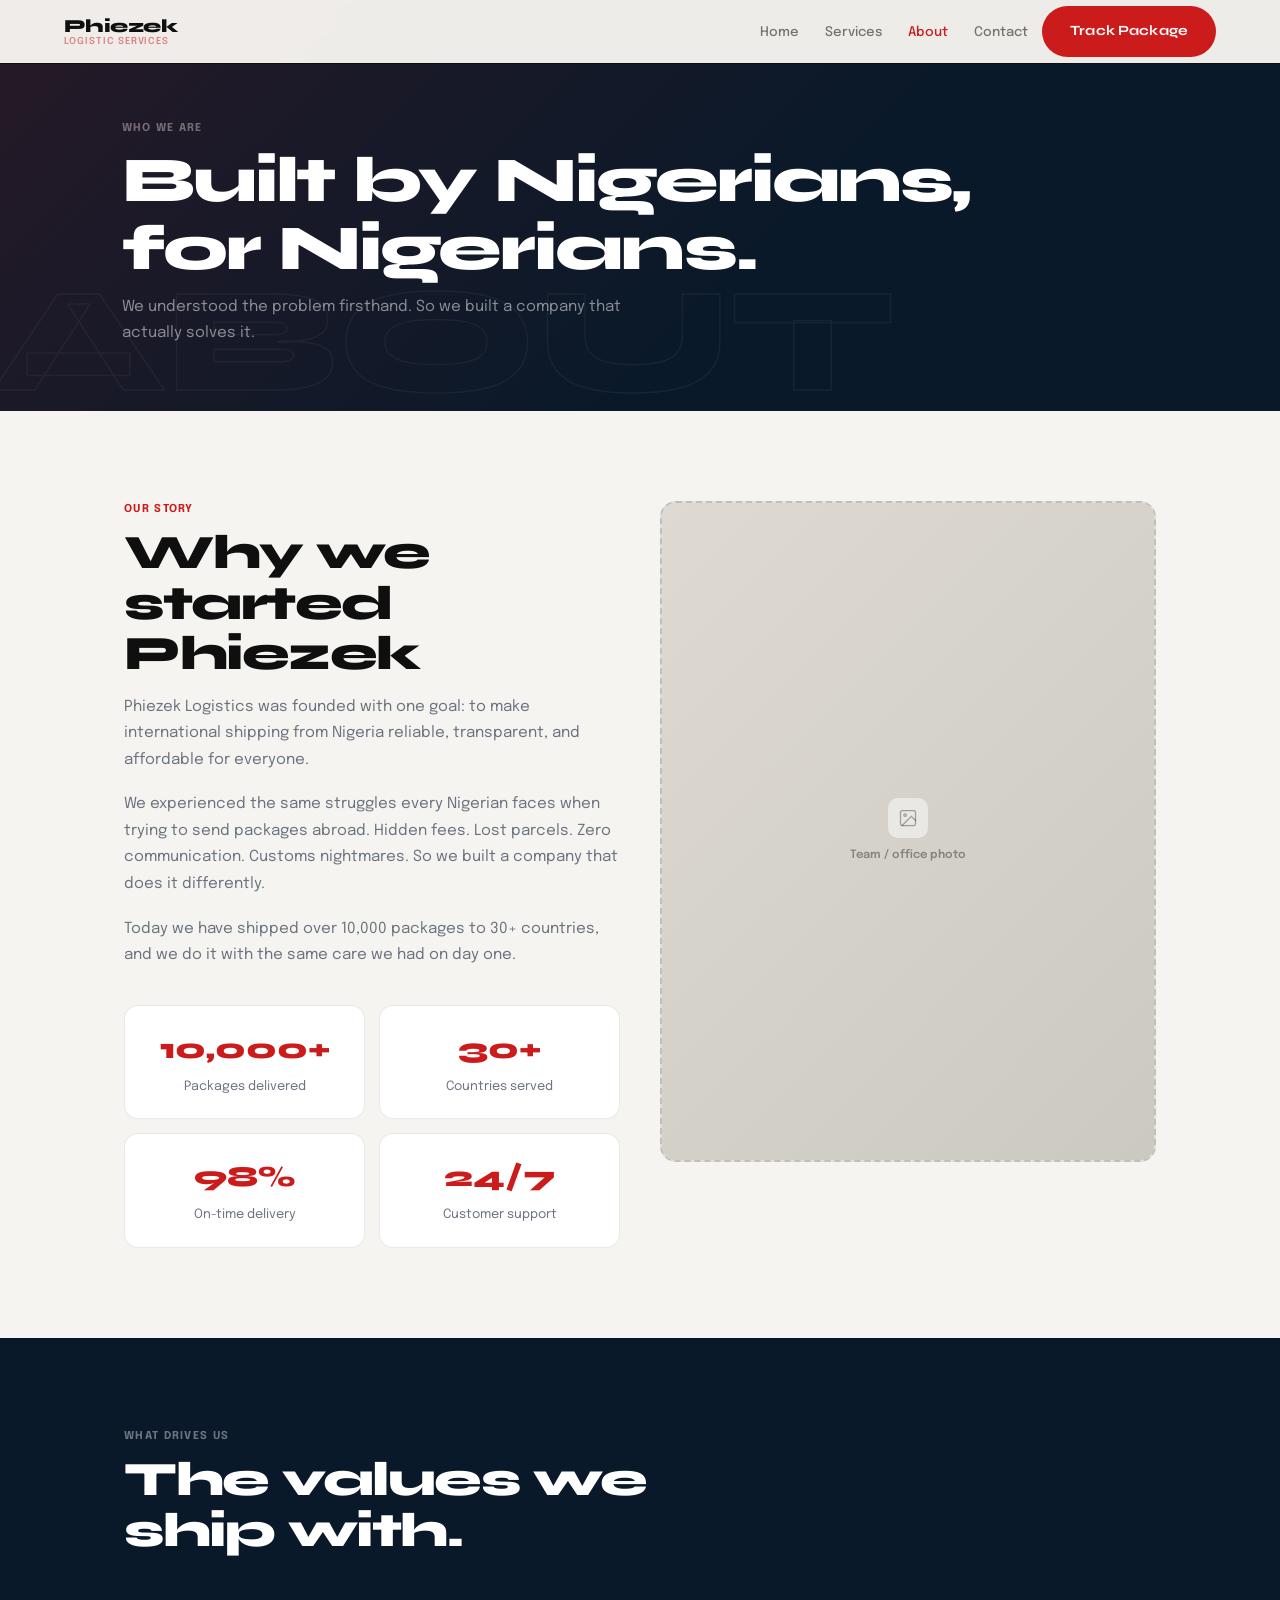
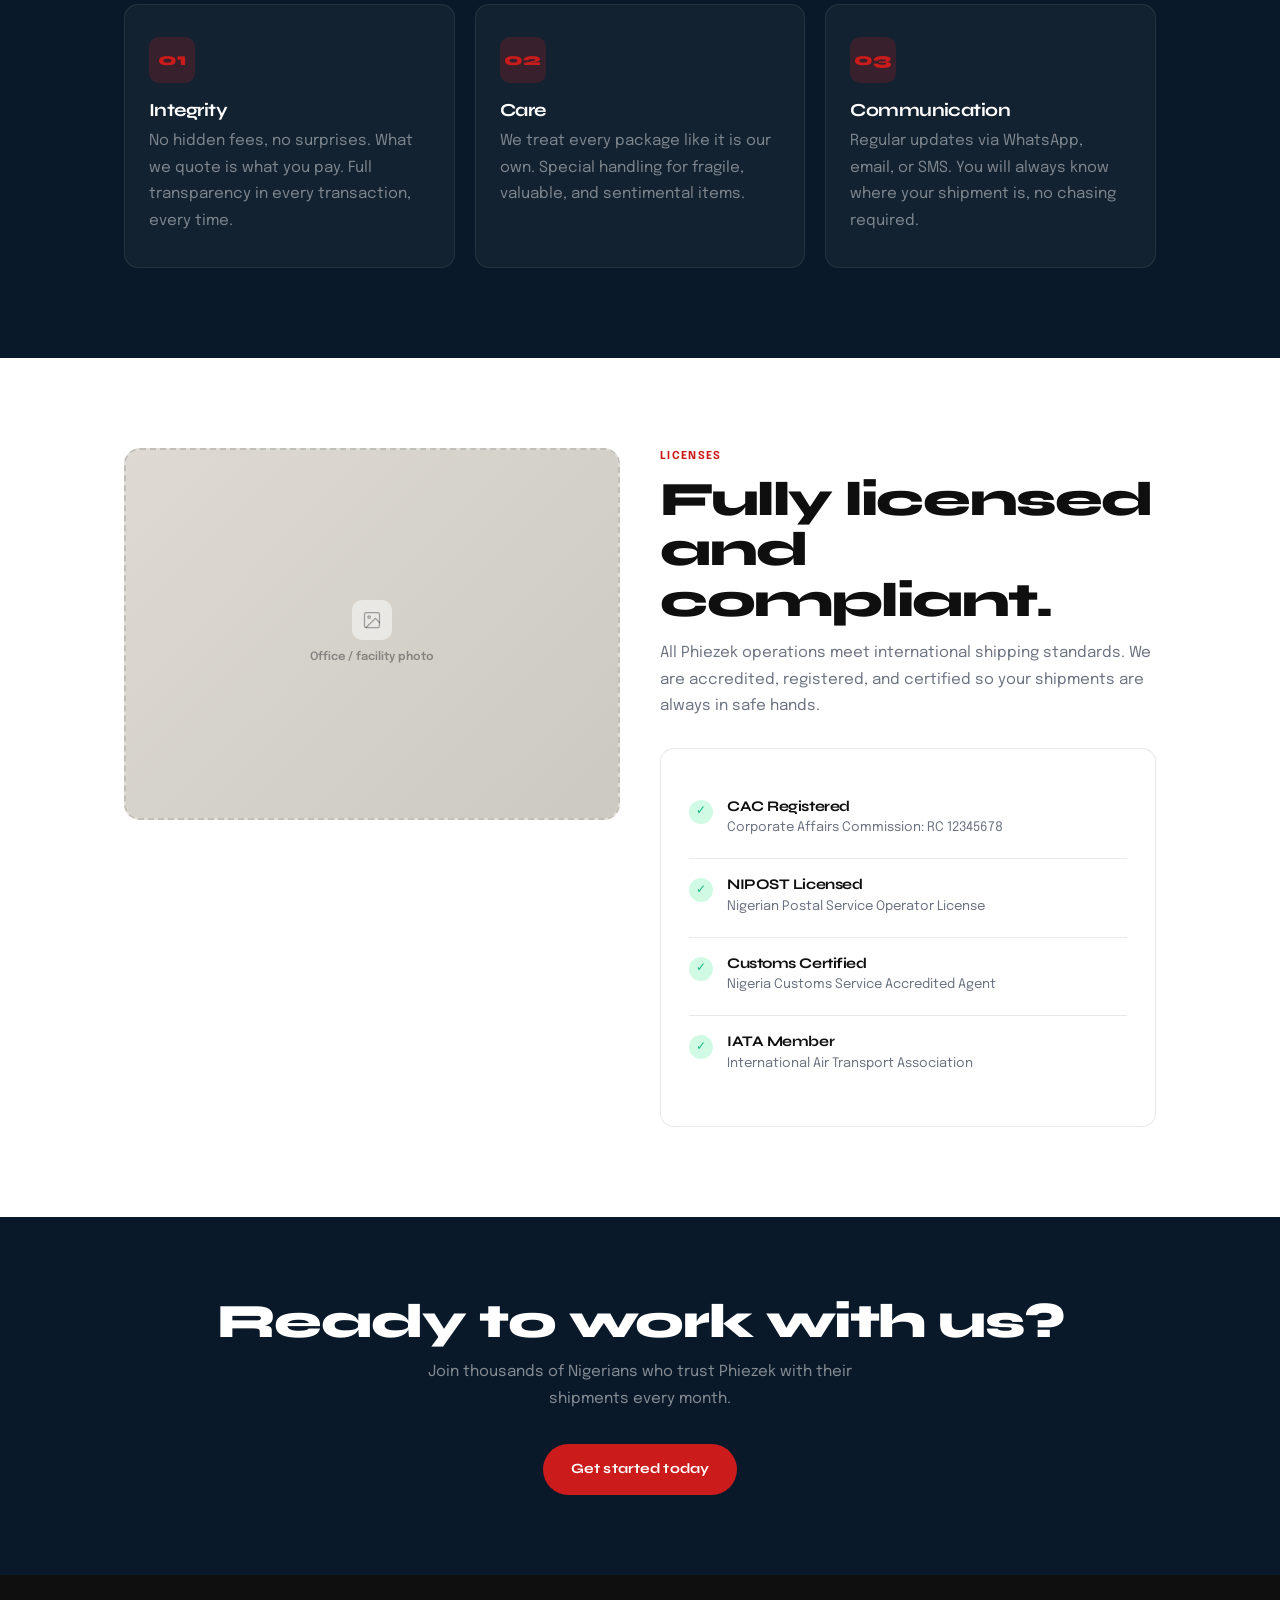
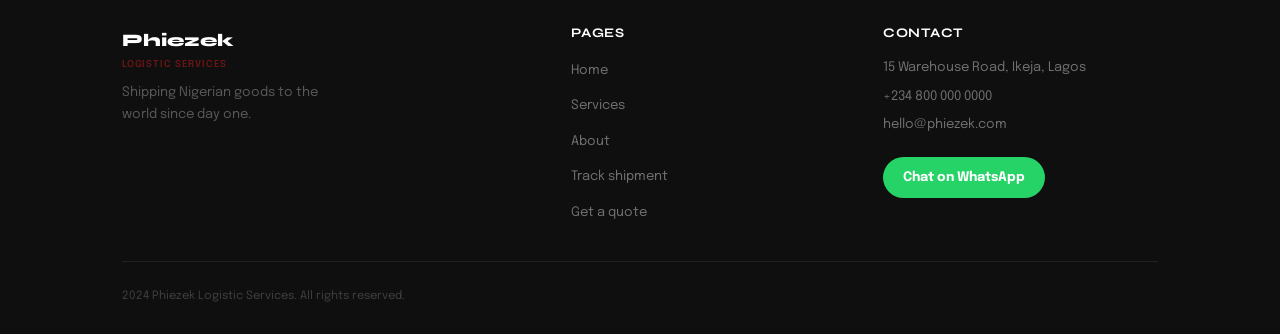
==== about.html @ d0eb031b "first commit" ====
<!DOCTYPE html>
<html lang="en">
<head>
<meta charset="UTF-8">
<meta name="viewport" content="width=device-width, initial-scale=1.0">
<title>About Us | Phiezek Logistics</title>
<link href="https://fonts.googleapis.com/css2?family=Syne:wght@700;800&family=Epilogue:wght@300;400;500;600&display=swap" rel="stylesheet">
<link rel="stylesheet" href="css/style.css">
</head>
<body>

<nav class="navbar">
  <a href="index.html" class="logo">Phiezek <span>Logistic Services</span></a>
  <div class="nav-right">
    <ul class="nav-links">
      <li><a href="index.html">Home</a></li>
      <li><a href="services.html">Services</a></li>
      <li><a href="about.html">About</a></li>
      <li><a href="contact.html">Contact</a></li>
    </ul>
    <a href="track.html" class="btn btn-red">Track Package</a>
    <button class="hamburger">&#9776;</button>
  </div>
</nav>

<header class="page-header">
  <div class="hero-bg-word">ABOUT</div>
  <div class="container">
    <span class="eyebrow" style="color:rgba(255,255,255,.4);">Who we are</span>
    <h1>Built by Nigerians,<br>for Nigerians.</h1>
    <p>We understood the problem firsthand. So we built a company that actually solves it.</p>
  </div>
</header>

<!-- STORY -->
<section class="section-pad bg-off">
  <div class="container">
    <div class="grid-2">
      <div>
        <span class="eyebrow">Our story</span>
        <h2>Why we started<br>Phiezek</h2>
        <p style="margin-bottom:18px;">Phiezek Logistics was founded with one goal: to make international shipping from Nigeria reliable, transparent, and affordable for everyone.</p>
        <p style="margin-bottom:18px;">We experienced the same struggles every Nigerian faces when trying to send packages abroad. Hidden fees. Lost parcels. Zero communication. Customs nightmares. So we built a company that does it differently.</p>
        <p style="margin-bottom:36px;">Today we have shipped over 10,000 packages to 30+ countries, and we do it with the same care we had on day one.</p>
        <div class="grid-2" style="gap:14px;">
          <div class="card" style="text-align:center;padding:20px;">
            <div style="font-family:'Syne',sans-serif;font-size:1.8rem;font-weight:800;color:var(--red);margin-bottom:4px;">10,000+</div>
            <p style="font-size:.8rem;margin:0;">Packages delivered</p>
          </div>
          <div class="card" style="text-align:center;padding:20px;">
            <div style="font-family:'Syne',sans-serif;font-size:1.8rem;font-weight:800;color:var(--red);margin-bottom:4px;">30+</div>
            <p style="font-size:.8rem;margin:0;">Countries served</p>
          </div>
          <div class="card" style="text-align:center;padding:20px;">
            <div style="font-family:'Syne',sans-serif;font-size:1.8rem;font-weight:800;color:var(--red);margin-bottom:4px;">98%</div>
            <p style="font-size:.8rem;margin:0;">On-time delivery</p>
          </div>
          <div class="card" style="text-align:center;padding:20px;">
            <div style="font-family:'Syne',sans-serif;font-size:1.8rem;font-weight:800;color:var(--red);margin-bottom:4px;">24/7</div>
            <p style="font-size:.8rem;margin:0;">Customer support</p>
          </div>
        </div>
      </div>
      <div class="reveal">
        <div class="photo-ph" style="aspect-ratio:3/4;border-radius:16px;">
          <div class="photo-ph-icon"><svg viewBox="0 0 24 24"><rect x="3" y="3" width="18" height="18" rx="2"/><circle cx="8.5" cy="8.5" r="1.5"/><polyline points="21 15 16 10 5 21"/></svg></div>
          <div class="photo-ph-label">Team / office photo</div>
        </div>
      </div>
    </div>
  </div>
</section>

<!-- VALUES -->
<section class="section-pad bg-navy">
  <div class="container">
    <span class="eyebrow" style="color:rgba(255,255,255,.4);">What drives us</span>
    <h2 style="color:var(--white);margin-bottom:48px;">The values we<br>ship with.</h2>
    <div class="grid-3">
      <div class="value-card reveal" style="background:rgba(255,255,255,.04);border-color:rgba(255,255,255,.08);">
        <div class="value-icon" style="background:rgba(204,27,27,.2);">01</div>
        <h3 style="color:var(--white);">Integrity</h3>
        <p style="color:rgba(255,255,255,.45);">No hidden fees, no surprises. What we quote is what you pay. Full transparency in every transaction, every time.</p>
      </div>
      <div class="value-card reveal" style="background:rgba(255,255,255,.04);border-color:rgba(255,255,255,.08);">
        <div class="value-icon" style="background:rgba(204,27,27,.2);">02</div>
        <h3 style="color:var(--white);">Care</h3>
        <p style="color:rgba(255,255,255,.45);">We treat every package like it is our own. Special handling for fragile, valuable, and sentimental items.</p>
      </div>
      <div class="value-card reveal" style="background:rgba(255,255,255,.04);border-color:rgba(255,255,255,.08);">
        <div class="value-icon" style="background:rgba(204,27,27,.2);">03</div>
        <h3 style="color:var(--white);">Communication</h3>
        <p style="color:rgba(255,255,255,.45);">Regular updates via WhatsApp, email, or SMS. You will always know where your shipment is, no chasing required.</p>
      </div>
    </div>
  </div>
</section>

<!-- CERTIFICATIONS -->
<section class="section-pad bg-white">
  <div class="container">
    <div class="grid-2">
      <div class="reveal">
        <div class="photo-ph" style="aspect-ratio:4/3;border-radius:16px;">
          <div class="photo-ph-icon"><svg viewBox="0 0 24 24"><rect x="3" y="3" width="18" height="18" rx="2"/><circle cx="8.5" cy="8.5" r="1.5"/><polyline points="21 15 16 10 5 21"/></svg></div>
          <div class="photo-ph-label">Office / facility photo</div>
        </div>
      </div>
      <div>
        <span class="eyebrow">Licenses</span>
        <h2>Fully licensed<br>and compliant.</h2>
        <p style="margin-bottom:28px;">All Phiezek operations meet international shipping standards. We are accredited, registered, and certified so your shipments are always in safe hands.</p>
        <div class="card">
          <div class="cert-item">
            <div class="cert-check">&#10003;</div>
            <div><h4>CAC Registered</h4><p>Corporate Affairs Commission: RC 12345678</p></div>
          </div>
          <div class="cert-item">
            <div class="cert-check">&#10003;</div>
            <div><h4>NIPOST Licensed</h4><p>Nigerian Postal Service Operator License</p></div>
          </div>
          <div class="cert-item">
            <div class="cert-check">&#10003;</div>
            <div><h4>Customs Certified</h4><p>Nigeria Customs Service Accredited Agent</p></div>
          </div>
          <div class="cert-item">
            <div class="cert-check">&#10003;</div>
            <div><h4>IATA Member</h4><p>International Air Transport Association</p></div>
          </div>
        </div>
      </div>
    </div>
  </div>
</section>

<div class="cta-band">
  <div class="container">
    <h2>Ready to work with us?</h2>
    <p>Join thousands of Nigerians who trust Phiezek with their shipments every month.</p>
    <a href="contact.html" class="btn btn-red">Get started today</a>
  </div>
</div>

<footer>
  <div class="container">
    <div class="footer-top">
      <div>
        <a href="index.html" class="footer-logo">Phiezek <span>Logistic Services</span></a>
        <p class="desc">Shipping Nigerian goods to the world since day one.</p>
      </div>
      <div class="footer-col">
        <h4>Pages</h4>
        <ul>
          <li><a href="index.html">Home</a></li>
          <li><a href="services.html">Services</a></li>
          <li><a href="about.html">About</a></li>
          <li><a href="track.html">Track shipment</a></li>
          <li><a href="contact.html">Get a quote</a></li>
        </ul>
      </div>
      <div class="footer-col">
        <h4>Contact</h4>
        <p>15 Warehouse Road, Ikeja, Lagos</p>
        <p>+234 800 000 0000</p>
        <p>hello@phiezek.com</p>
        <a href="https://wa.me/2348000000000" class="whatsapp-btn" style="margin-top:14px;">Chat on WhatsApp</a>
      </div>
    </div>
    <div class="footer-bottom"><p>2024 Phiezek Logistic Services. All rights reserved.</p></div>
  </div>
</footer>
<script src="js/script.js"></script>
</body>
</html>
---- css/style.css ----
@import url('https://fonts.googleapis.com/css2?family=Syne:wght@700;800&family=Epilogue:wght@300;400;500;600&display=swap');

/* =========================================
   TOKENS
   ========================================= */
:root {
  --red: #CC1B1B;
  --red-dark: #A81515;
  --navy: #0A1929;
  --navy-mid: #112240;
  --white: #FFFFFF;
  --off: #F6F4F0;
  --ink: #0F0F0F;
  --muted: #6B7280;
  --border: rgba(15,15,15,.09);
  --success: #10B981;
  --radius: 14px;
  --shadow: 0 8px 32px -8px rgba(10,25,41,.12);
}

/* =========================================
   RESET & BASE
   ========================================= */
*, *::before, *::after { box-sizing: border-box; margin: 0; padding: 0; }
html { scroll-behavior: smooth; }
body { font-family: 'Epilogue', sans-serif; background: var(--off); color: var(--ink); overflow-x: hidden; line-height: 1.6; }

/* =========================================
   TYPOGRAPHY
   ========================================= */
h1, h2, h3, h4 { font-family: 'Syne', sans-serif; letter-spacing: -.03em; line-height: 1.05; }
h1 { font-size: clamp(2.8rem, 10vw, 5.5rem); font-weight: 800; }
h2 { font-size: clamp(1.9rem, 5vw, 3rem); font-weight: 800; margin-bottom: 14px; }
h3 { font-size: 1.15rem; font-weight: 700; margin-bottom: 8px; }
p { font-size: .95rem; color: var(--muted); line-height: 1.75; }
a { text-decoration: none; }

.accent { color: var(--red); }
.container { max-width: 1160px; margin: 0 auto; padding: 0 5%; width: 100%; }
.section-pad { padding: 90px 0; }
.bg-off { background: var(--off); }
.bg-navy { background: var(--navy); }
.bg-white { background: var(--white); }
.text-center { text-align: center; }

.eyebrow {
  font-size: .68rem; font-weight: 700; letter-spacing: .12em;
  text-transform: uppercase; color: var(--red); margin-bottom: 10px; display: block;
}

.section-intro {
  font-size: .95rem; color: var(--muted); line-height: 1.75;
  max-width: 480px; margin-bottom: 52px;
}

/* =========================================
   BUTTONS
   ========================================= */
.btn {
  display: inline-block; padding: 14px 28px; border-radius: 100px;
  font-family: 'Syne', sans-serif; font-size: .88rem; font-weight: 700;
  letter-spacing: .01em; transition: background .2s, transform .15s, color .2s;
  cursor: pointer; border: none;
}
.btn-red { background: var(--red); color: var(--white); }
.btn-red:hover { background: var(--red-dark); transform: translateY(-2px); }
.btn-navy { background: var(--navy); color: var(--white); }
.btn-navy:hover { background: var(--ink); transform: translateY(-2px); }
.btn-outline-white { border: 1.5px solid rgba(255,255,255,.3); color: var(--white); background: transparent; }
.btn-outline-white:hover { border-color: var(--white); background: rgba(255,255,255,.08); }
.btn-outline-ink { border: 1.5px solid var(--border); color: var(--ink); background: transparent; }
.btn-outline-ink:hover { border-color: var(--red); color: var(--red); }

/* =========================================
   NAVBAR
   ========================================= */
.navbar {
  position: fixed; top: 0; left: 0; right: 0; z-index: 100;
  height: 64px; padding: 0 5%;
  display: flex; align-items: center; justify-content: space-between;
  background: rgba(246,244,240,.97); backdrop-filter: blur(12px);
  border-bottom: 1.5px solid var(--ink);
}

.logo {
  font-family: 'Syne', sans-serif; font-weight: 800; font-size: 1.15rem;
  color: var(--ink); letter-spacing: -.03em; line-height: 1.1;
}
.logo span { color: var(--red); display: block; font-family: 'Epilogue', sans-serif; font-size: .6rem; font-weight: 600; letter-spacing: .1em; text-transform: uppercase; opacity: .5; }

.nav-right { display: flex; align-items: center; gap: 14px; }

.nav-links { display: none; gap: 26px; list-style: none; align-items: center; }
.nav-links a { font-size: .83rem; font-weight: 500; color: var(--ink); opacity: .55; transition: opacity .2s; }
.nav-links a:hover, .nav-links a.active { opacity: 1; color: var(--red); }

.hamburger { font-size: 1.4rem; cursor: pointer; color: var(--ink); background: none; border: none; }

/* Mobile menu open */
.nav-links.open {
  display: flex; flex-direction: column;
  position: fixed; top: 64px; left: 0; right: 0;
  background: var(--off); border-bottom: 1.5px solid var(--ink);
  padding: 24px 5%; gap: 20px; z-index: 99;
}

@media (min-width: 768px) {
  .nav-links { display: flex !important; flex-direction: row; position: static; background: none; border: none; padding: 0; }
  .hamburger { display: none; }
}

/* =========================================
   HERO
   ========================================= */
.hero {
  min-height: 100svh;
  background: var(--navy);
  padding: 100px 5% 80px;
  display: flex; flex-direction: column; justify-content: center;
  position: relative; overflow: hidden;
  gap: 36px;
}

.hero-bg-word {
  position: absolute; bottom: -10px; left: -8px;
  font-family: 'Syne', sans-serif;
  font-size: clamp(90px, 24vw, 200px);
  font-weight: 800; color: transparent;
  -webkit-text-stroke: 1.5px rgba(255,255,255,.05);
  pointer-events: none; line-height: 1; white-space: nowrap; z-index: 0;
}

.hero-tag {
  display: inline-block; background: var(--red); color: var(--white);
  font-size: .68rem; font-weight: 700; letter-spacing: .1em;
  text-transform: uppercase; padding: 5px 14px; border-radius: 100px;
  width: fit-content;
}

.hero-content { position: relative; z-index: 1; }

.hero h1 { color: var(--white); margin-bottom: 20px; }
.hero-sub { font-size: 1rem; color: rgba(255,255,255,.5); max-width: 420px; margin-bottom: 32px; }

.hero-actions { display: flex; flex-direction: column; gap: 12px; }

.live-pill {
  display: inline-flex; align-items: center; gap: 7px;
  background: rgba(16,185,129,.1); border: 1px solid rgba(16,185,129,.25);
  color: var(--success); font-size: .72rem; font-weight: 600;
  padding: 6px 12px; border-radius: 100px; width: fit-content; margin-bottom: 8px;
}
.live-dot { width: 6px; height: 6px; background: var(--success); border-radius: 50%; animation: blink 1.5s infinite; }
@keyframes blink { 0%,100%{opacity:1} 50%{opacity:.2} }

.hero-stats {
  display: grid; grid-template-columns: repeat(3, 1fr);
  gap: 2px; border-radius: 14px; overflow: hidden; position: relative; z-index: 1;
}
.hstat { background: rgba(255,255,255,.05); padding: 18px 12px; text-align: center; }
.hstat-num { font-family: 'Syne', sans-serif; font-size: 1.5rem; font-weight: 800; color: var(--white); line-height: 1; margin-bottom: 4px; }
.hstat-label { font-size: .68rem; color: rgba(255,255,255,.4); font-weight: 500; }

/* =========================================
   PAGE HEADER (inner pages)
   ========================================= */
.page-header {
  background: var(--navy);
  padding: 120px 5% 64px;
  position: relative; overflow: hidden;
}
.page-header::after {
  content: '';
  position: absolute; inset: 0;
  background: linear-gradient(135deg, rgba(204,27,27,.15) 0%, transparent 60%);
  pointer-events: none;
}
.page-header .hero-bg-word { font-size: clamp(60px, 18vw, 150px); bottom: -5px; }
.page-header h1 { color: var(--white); font-size: clamp(2.2rem, 7vw, 4rem); position: relative; z-index: 1; margin-bottom: 12px; }
.page-header p { color: rgba(255,255,255,.5); max-width: 500px; position: relative; z-index: 1; }

/* =========================================
   CARDS
   ========================================= */
.card {
  background: var(--white); border-radius: var(--radius);
  padding: 32px 28px; border: 1.5px solid var(--border);
  transition: transform .25s, border-color .25s, box-shadow .25s;
}
.card:hover { transform: translateY(-4px); border-color: rgba(204,27,27,.2); box-shadow: var(--shadow); }

/* =========================================
   GRIDS
   ========================================= */
.grid-2 { display: grid; grid-template-columns: 1fr; gap: 40px; }
.grid-3 { display: grid; grid-template-columns: 1fr; gap: 20px; }

@media (min-width: 640px) {
  .grid-3 { grid-template-columns: 1fr 1fr; }
}
@media (min-width: 900px) {
  .grid-2 { grid-template-columns: 1fr 1fr; }
  .grid-3 { grid-template-columns: repeat(3, 1fr); }
  .hero-actions { flex-direction: row; }
}

/* =========================================
   SERVICES STACK (dark)
   ========================================= */
.svc-stack { display: flex; flex-direction: column; gap: 2px; }

.svc {
  background: #141E2D; padding: 32px 28px;
  display: flex; align-items: flex-start; justify-content: space-between; gap: 16px;
  transition: background .25s; cursor: default;
}
.svc:first-child { border-radius: 14px 14px 0 0; }
.svc:last-child { border-radius: 0 0 14px 14px; }
.svc:only-child { border-radius: 14px; }
.svc:hover { background: var(--red); }

.svc-num { font-family: 'Syne', sans-serif; font-size: .65rem; font-weight: 800; color: rgba(255,255,255,.2); letter-spacing: .15em; margin-bottom: 8px; }
.svc h3 { color: var(--white); font-size: 1.05rem; margin-bottom: 6px; }
.svc p { font-size: .83rem; color: rgba(255,255,255,.45); line-height: 1.65; transition: color .25s; }
.svc:hover p { color: rgba(255,255,255,.8); }

.svc-arrow {
  width: 34px; height: 34px; border: 1.5px solid rgba(255,255,255,.15); border-radius: 50%;
  display: flex; align-items: center; justify-content: center;
  color: rgba(255,255,255,.3); font-size: .85rem; flex-shrink: 0; margin-top: 2px;
  transition: border-color .25s, color .25s, transform .25s;
}
.svc:hover .svc-arrow { border-color: var(--white); color: var(--white); transform: rotate(45deg); }

/* =========================================
   STEPS
   ========================================= */
.step {
  background: var(--white); border-radius: var(--radius);
  padding: 28px 24px; border: 1.5px solid var(--border);
  display: flex; gap: 18px; align-items: flex-start;
  transition: border-color .25s, transform .25s;
}
.step:hover { border-color: var(--red); transform: translateX(4px); }

.step-badge {
  width: 42px; height: 42px; border-radius: 10px; flex-shrink: 0;
  display: flex; align-items: center; justify-content: center;
  font-family: 'Syne', sans-serif; font-size: .95rem; font-weight: 800;
}
.step:nth-child(1) .step-badge { background: #FFE0E0; color: var(--red); }
.step:nth-child(2) .step-badge { background: var(--red); color: var(--white); }
.step:nth-child(3) .step-badge { background: var(--navy); color: var(--white); }

.step h3 { color: var(--ink); }
.step p { font-size: .84rem; }

/* =========================================
   PHOTO PLACEHOLDERS
   ========================================= */
.photo-grid { display: grid; grid-template-columns: 1fr 1fr; gap: 12px; margin-bottom: 10px; }

.photo-ph {
  aspect-ratio: 4/3; border-radius: 12px;
  background: #e2dfd8; border: 2px dashed rgba(15,15,15,.15);
  display: flex; flex-direction: column; align-items: center; justify-content: center;
  gap: 8px; position: relative; overflow: hidden;
}
.photo-ph::before { content: ''; position: absolute; inset: 0; background: linear-gradient(135deg, #dedad3 0%, #ccc9c1 100%); }
.photo-ph-icon { position: relative; z-index: 1; width: 40px; height: 40px; border-radius: 10px; background: rgba(255,255,255,.5); display: flex; align-items: center; justify-content: center; }
.photo-ph-icon svg { width: 20px; height: 20px; stroke: rgba(15,15,15,.35); fill: none; stroke-width: 1.5; stroke-linecap: round; }
.photo-ph-label { position: relative; z-index: 1; font-size: .72rem; font-weight: 600; color: rgba(15,15,15,.4); }

.replace-hint { font-size: .72rem; color: var(--muted); text-align: center; padding: 8px; background: rgba(204,27,27,.05); border-radius: 8px; border: 1px dashed rgba(204,27,27,.2); }

/* Video placeholder */
.video-ph {
  width: 100%; aspect-ratio: 16/9; border-radius: 18px;
  background: var(--navy); display: flex; flex-direction: column;
  align-items: center; justify-content: center; gap: 14px;
  border: 2px dashed rgba(255,255,255,.08); position: relative; overflow: hidden;
}
.video-ph::before { content: ''; position: absolute; inset: 0; background: linear-gradient(135deg, #142033 0%, #0a1929 100%); }
.play-btn {
  position: relative; z-index: 1; width: 60px; height: 60px; border-radius: 50%;
  background: var(--red); display: flex; align-items: center; justify-content: center;
  cursor: pointer; transition: transform .2s, background .2s;
}
.play-btn:hover { transform: scale(1.08); background: var(--red-dark); }
.play-btn svg { width: 22px; height: 22px; fill: var(--white); margin-left: 3px; }
.video-caption { position: relative; z-index: 1; font-size: .78rem; color: rgba(255,255,255,.3); font-weight: 500; letter-spacing: .04em; }

/* =========================================
   QUOTE FORM
   ========================================= */
.quote-section {
  background: var(--red); padding: 90px 5%;
  position: relative; overflow: hidden;
}
.quote-circle { position: absolute; border-radius: 50%; background: rgba(255,255,255,.07); pointer-events: none; }
.qc1 { width: 300px; height: 300px; top: -80px; right: -60px; }
.qc2 { width: 200px; height: 200px; bottom: -60px; left: 5%; }

.quote-section h2 { color: var(--white); }
.quote-section p { color: rgba(255,255,255,.75); }

.promise-list { list-style: none; display: flex; flex-direction: column; gap: 10px; margin: 24px 0 36px; }
.promise-list li { display: flex; align-items: center; gap: 10px; font-size: .88rem; font-weight: 500; color: rgba(255,255,255,.85); }
.promise-list li::before {
  content: ''; width: 18px; height: 18px; border-radius: 50%; flex-shrink: 0;
  border: 1.5px solid rgba(255,255,255,.5);
  background-image: url("data:image/svg+xml,%3Csvg xmlns='http://www.w3.org/2000/svg' viewBox='0 0 12 12'%3E%3Cpath d='M2 6l3 3 5-5' stroke='white' stroke-width='1.5' fill='none' stroke-linecap='round' stroke-linejoin='round'/%3E%3C/svg%3E");
  background-repeat: no-repeat; background-position: center;
}

.form-card { background: var(--white); border-radius: 20px; padding: 36px 28px; position: relative; z-index: 1; }
.form-title { font-family: 'Syne', sans-serif; font-size: 1rem; font-weight: 700; color: var(--ink); margin-bottom: 22px; }

.fg { margin-bottom: 14px; }
.fg label { display: block; font-size: .68rem; font-weight: 700; color: #aaa; letter-spacing: .07em; text-transform: uppercase; margin-bottom: 6px; }
.fg input, .fg select, .fg textarea {
  width: 100%; padding: 12px 14px;
  border: 1.5px solid rgba(15,15,15,.1); border-radius: 10px;
  font-family: 'Epilogue', sans-serif; font-size: .88rem; color: var(--ink);
  background: var(--off); outline: none; transition: border-color .2s;
  -webkit-appearance: none; resize: none;
}
.fg input:focus, .fg select:focus, .fg textarea:focus { border-color: var(--red); background: var(--white); }

.form-row { display: grid; grid-template-columns: 1fr 1fr; gap: 12px; }

.form-submit {
  width: 100%; margin-top: 6px; padding: 15px;
  background: var(--navy); color: var(--white); border: none;
  border-radius: 100px; font-family: 'Syne', sans-serif;
  font-size: .92rem; font-weight: 800; cursor: pointer;
  transition: background .2s, transform .15s;
}
.form-submit:hover { background: var(--red); transform: scale(1.01); }

/* =========================================
   STATS BAR
   ========================================= */
.stats-bar { background: var(--navy); padding: 48px 5%; }
.stats-grid { display: grid; grid-template-columns: repeat(2, 1fr); gap: 24px; text-align: center; }
.stat-num { font-family: 'Syne', sans-serif; font-size: 2rem; font-weight: 800; color: var(--white); line-height: 1; margin-bottom: 4px; }
.stat-label { font-size: .78rem; color: rgba(255,255,255,.4); font-weight: 500; }

@media (min-width: 640px) { .stats-grid { grid-template-columns: repeat(4, 1fr); } }

/* =========================================
   TESTIMONIALS
   ========================================= */
.testi-card { background: var(--white); border-radius: var(--radius); padding: 28px; border: 1.5px solid var(--border); }
.testi-stars { color: #F59E0B; font-size: .85rem; margin-bottom: 8px; }
.quote-mark { font-family: 'Syne', sans-serif; font-size: 3.5rem; color: #EDEBE6; line-height: 1; margin-bottom: -12px; }
.testi-text { font-size: .88rem; color: var(--muted); line-height: 1.7; margin-bottom: 20px; }
.testi-author { display: flex; align-items: center; gap: 12px; }
.testi-avatar { width: 42px; height: 42px; background: var(--navy); border-radius: 50%; display: flex; align-items: center; justify-content: center; color: var(--white); font-family: 'Syne', sans-serif; font-weight: 700; font-size: .85rem; flex-shrink: 0; }
.testi-name { font-family: 'Syne', sans-serif; font-weight: 700; font-size: .88rem; color: var(--ink); }
.testi-role { font-size: .75rem; color: var(--muted); }

/* =========================================
   TRACK PAGE
   ========================================= */
.track-box { background: var(--white); border-radius: var(--radius); padding: 36px 28px; border: 1.5px solid var(--border); max-width: 600px; margin: 0 auto; }
.track-input-row { display: flex; gap: 0; border: 1.5px solid var(--border); border-radius: 100px; overflow: hidden; margin-bottom: 10px; }
.track-input-row input { flex: 1; padding: 14px 20px; border: none; background: var(--off); font-family: 'Epilogue', sans-serif; font-size: .9rem; color: var(--ink); outline: none; }
.track-input-row button { padding: 0 24px; background: var(--red); color: var(--white); border: none; font-family: 'Syne', sans-serif; font-size: .85rem; font-weight: 700; cursor: pointer; transition: background .2s; white-space: nowrap; }
.track-input-row button:hover { background: var(--red-dark); }

.track-result { display: none; margin-top: 28px; }
.track-result.active { display: block; }

.status-step { display: flex; gap: 14px; padding: 18px 0; border-bottom: 1px solid #F0EDE8; }
.status-step:last-child { border-bottom: none; }
.status-icon { width: 38px; height: 38px; border-radius: 50%; display: flex; align-items: center; justify-content: center; font-size: .85rem; flex-shrink: 0; }
.status-icon.done { background: var(--success); color: var(--white); }
.status-icon.active-step { background: var(--red); color: var(--white); }
.status-icon.pending { background: #E5E7EB; color: #9CA3AF; }
.status-info h4 { font-family: 'Syne', sans-serif; font-size: .92rem; color: var(--ink); margin-bottom: 3px; }
.status-info p { font-size: .82rem; margin-bottom: 2px; }
.status-info span { font-size: .75rem; color: var(--muted); }

/* =========================================
   ABOUT — VALUES & CERTS
   ========================================= */
.value-card { background: var(--white); border-radius: var(--radius); padding: 32px 24px; border: 1.5px solid var(--border); transition: transform .25s, border-color .25s; }
.value-card:hover { transform: translateY(-4px); border-color: rgba(204,27,27,.2); }
.value-icon { width: 46px; height: 46px; background: #FFE0E0; border-radius: 10px; display: flex; align-items: center; justify-content: center; margin-bottom: 18px; font-family: 'Syne', sans-serif; font-size: 1.1rem; font-weight: 800; color: var(--red); }
.value-card h3 { color: var(--ink); margin-bottom: 8px; }

.cert-item { display: flex; align-items: flex-start; gap: 14px; padding: 18px 0; border-bottom: 1px solid var(--border); }
.cert-item:last-child { border-bottom: none; }
.cert-check { width: 24px; height: 24px; background: #D1FAE5; border-radius: 50%; display: flex; align-items: center; justify-content: center; flex-shrink: 0; color: var(--success); font-size: .75rem; margin-top: 1px; }
.cert-item h4 { font-family: 'Syne', sans-serif; font-size: .92rem; color: var(--ink); margin-bottom: 3px; }
.cert-item p { font-size: .82rem; }

/* =========================================
   CONTACT — INFO ITEMS
   ========================================= */
.contact-item { display: flex; align-items: flex-start; gap: 16px; padding: 20px 0; border-bottom: 1px solid var(--border); }
.contact-item:last-child { border-bottom: none; }
.contact-icon { width: 42px; height: 42px; background: #FFE0E0; border-radius: 10px; display: flex; align-items: center; justify-content: center; flex-shrink: 0; color: var(--red); font-size: 1.1rem; }
.contact-item h4 { font-family: 'Syne', sans-serif; font-size: .92rem; color: var(--ink); margin-bottom: 4px; }
.contact-item p { font-size: .85rem; margin: 0; }

/* FAQ */
.faq-item { border-bottom: 1.5px solid var(--border); padding: 20px 0; cursor: pointer; }
.faq-item:last-child { border-bottom: none; }
.faq-q { display: flex; justify-content: space-between; align-items: center; font-family: 'Syne', sans-serif; font-size: .95rem; font-weight: 700; color: var(--ink); }
.faq-q .toggle { font-size: 1.2rem; color: var(--red); transition: transform .2s; }
.faq-a { display: none; padding-top: 12px; font-size: .88rem; }
.faq-item.open .faq-a { display: block; }
.faq-item.open .toggle { transform: rotate(45deg); }

/* =========================================
   CTA BAND
   ========================================= */
.cta-band { background: var(--navy); padding: 80px 5%; text-align: center; }
.cta-band h2 { color: var(--white); margin-bottom: 12px; }
.cta-band p { color: rgba(255,255,255,.5); max-width: 500px; margin: 0 auto 32px; }

/* =========================================
   FOOTER
   ========================================= */
footer { background: var(--ink); padding: 52px 5% 28px; }
.footer-top { display: grid; grid-template-columns: 1fr; gap: 36px; padding-bottom: 36px; border-bottom: 1px solid rgba(255,255,255,.07); margin-bottom: 24px; }
.footer-logo { font-family: 'Syne', sans-serif; font-size: 1.1rem; font-weight: 800; color: var(--white); }
.footer-logo span { color: var(--red); display: block; font-family: 'Epilogue', sans-serif; font-size: .6rem; font-weight: 600; letter-spacing: .1em; text-transform: uppercase; opacity: .5; margin-top: 2px; }
footer .desc { color: rgba(255,255,255,.3); font-size: .82rem; line-height: 1.65; margin-top: 10px; max-width: 220px; }
.footer-col h4 { font-family: 'Syne', sans-serif; font-size: .82rem; font-weight: 700; color: var(--white); letter-spacing: .06em; text-transform: uppercase; margin-bottom: 16px; }
.footer-col ul { list-style: none; display: flex; flex-direction: column; gap: 10px; }
.footer-col ul a { color: rgba(255,255,255,.4); font-size: .82rem; transition: color .2s; }
.footer-col ul a:hover { color: var(--red); }
.footer-col p { color: rgba(255,255,255,.4); font-size: .82rem; margin-bottom: 6px; }
.footer-bottom { display: flex; justify-content: space-between; align-items: center; flex-wrap: wrap; gap: 12px; }
.footer-bottom p { font-size: .72rem; color: rgba(255,255,255,.2); }
.whatsapp-btn { background: #25D366; color: var(--white); padding: 10px 20px; border-radius: 100px; font-size: .82rem; font-weight: 700; transition: opacity .2s; display: inline-block; }
.whatsapp-btn:hover { opacity: .85; }

@media (min-width: 640px) { .footer-top { grid-template-columns: 1.5fr 1fr 1fr; } }

/* =========================================
   REVEAL ANIMATIONS
   ========================================= */
.reveal { opacity: 0; transform: translateY(22px); transition: opacity .65s ease, transform .65s ease; }
.reveal.on { opacity: 1; transform: translateY(0); }
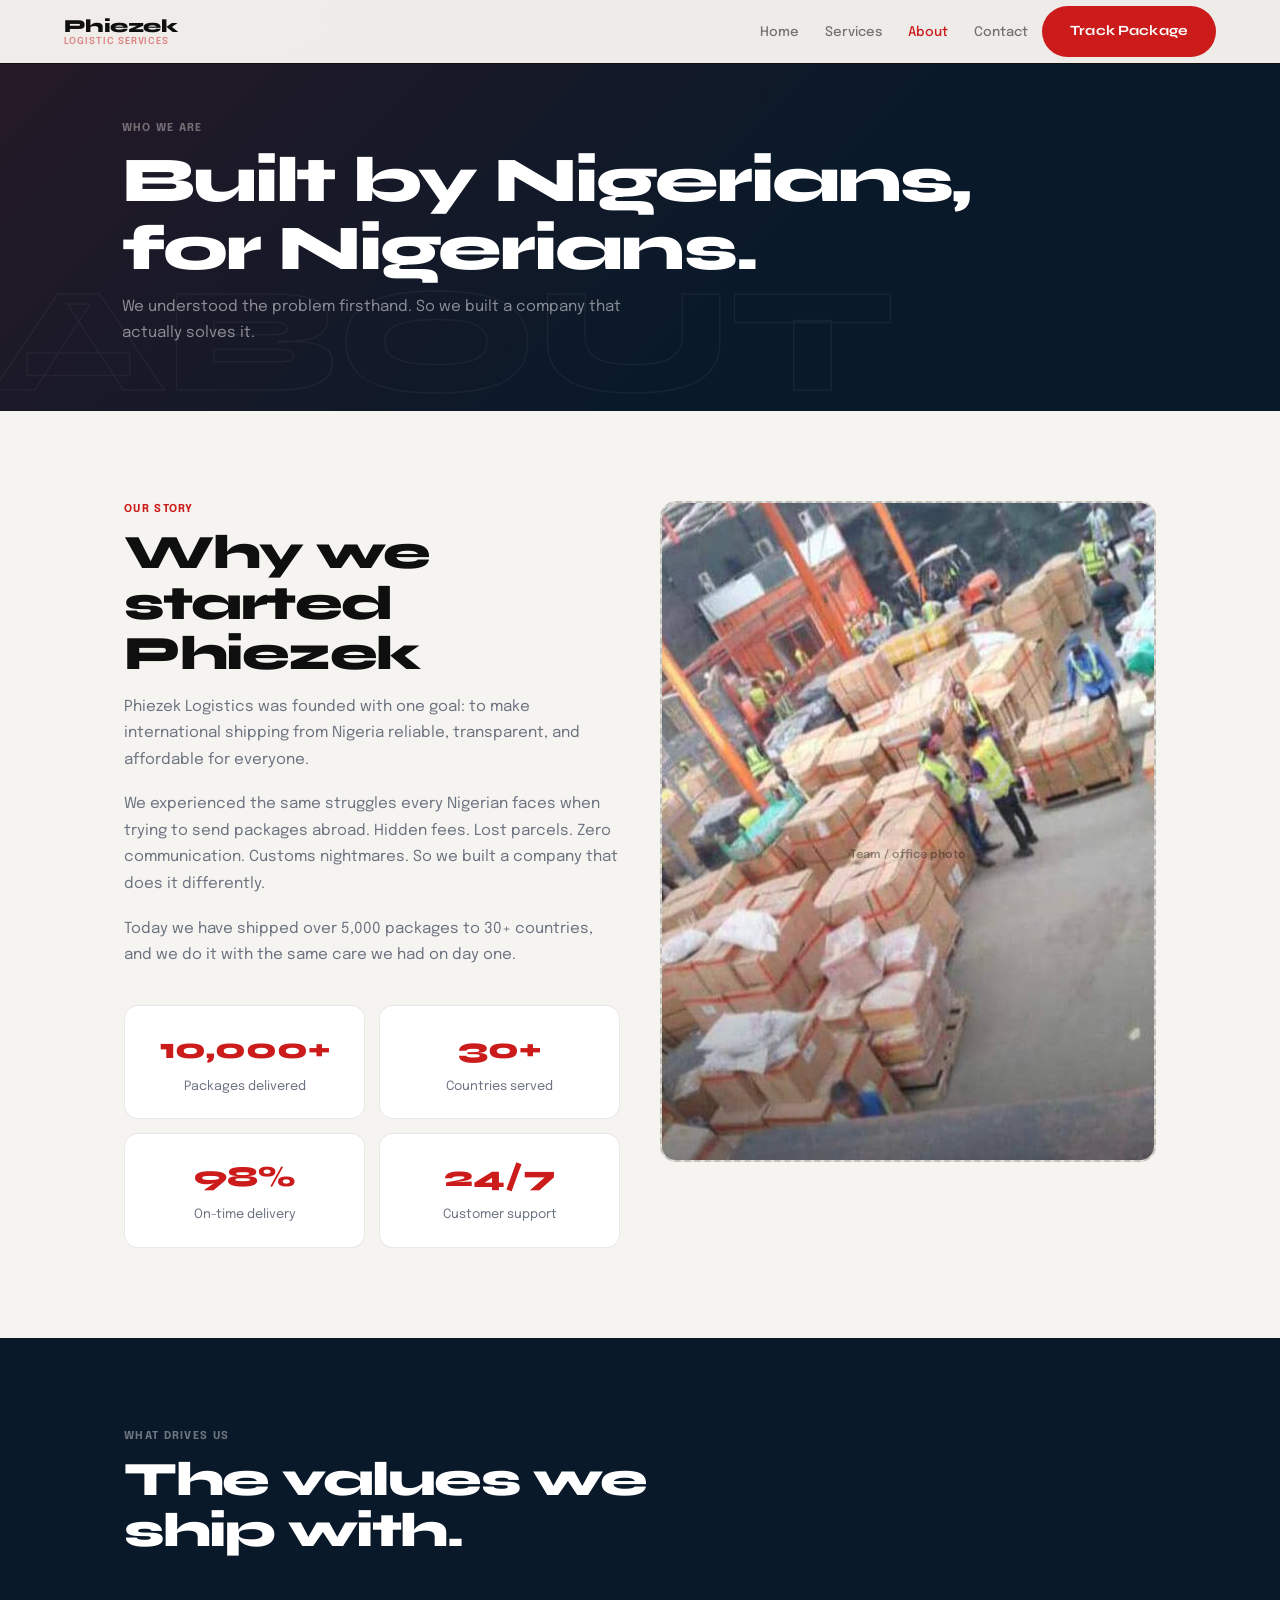
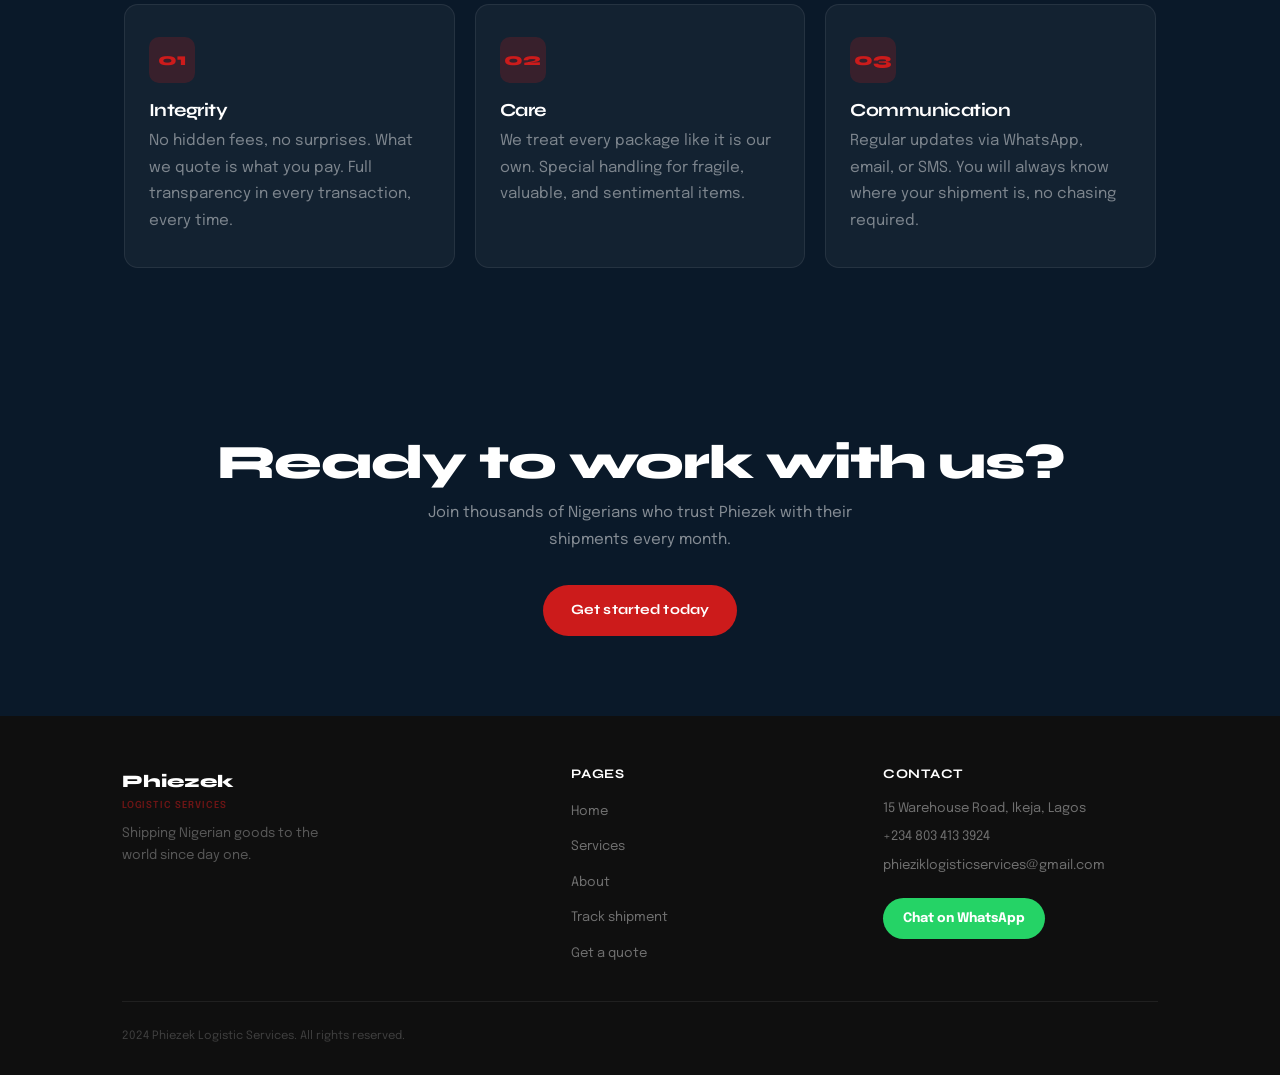
==== commit d2323459: "updated services, removed sea freight and testimonials, fixed tracking" ====
--- a/about.html
+++ b/about.html
@@ -41,7 +41,7 @@
         <h2>Why we started<br>Phiezek</h2>
         <p style="margin-bottom:18px;">Phiezek Logistics was founded with one goal: to make international shipping from Nigeria reliable, transparent, and affordable for everyone.</p>
         <p style="margin-bottom:18px;">We experienced the same struggles every Nigerian faces when trying to send packages abroad. Hidden fees. Lost parcels. Zero communication. Customs nightmares. So we built a company that does it differently.</p>
-        <p style="margin-bottom:36px;">Today we have shipped over 10,000 packages to 30+ countries, and we do it with the same care we had on day one.</p>
+        <p style="margin-bottom:36px;">Today we have shipped over 5,000 packages to 30+ countries, and we do it with the same care we had on day one.</p>
         <div class="grid-2" style="gap:14px;">
           <div class="card" style="text-align:center;padding:20px;">
             <div style="font-family:'Syne',sans-serif;font-size:1.8rem;font-weight:800;color:var(--red);margin-bottom:4px;">10,000+</div>
@@ -63,7 +63,9 @@
       </div>
       <div class="reveal">
         <div class="photo-ph" style="aspect-ratio:3/4;border-radius:16px;">
-          <div class="photo-ph-icon"><svg viewBox="0 0 24 24"><rect x="3" y="3" width="18" height="18" rx="2"/><circle cx="8.5" cy="8.5" r="1.5"/><polyline points="21 15 16 10 5 21"/></svg></div>
+          <div class="photo-ph-icon"><svg viewBox="0 0 24 24"><rect x="3" y="3" width="18" height="18" rx="2"/><circle cx="8.5" cy="8.5" r="1.5"/><polyline points="21 15 16 10 5 21"/></svg>
+          <img src="images/img 3.jpeg" alt="">
+          </div>
           <div class="photo-ph-label">Team / office photo</div>
         </div>
       </div>
@@ -97,7 +99,7 @@
 </section>
 
 <!-- CERTIFICATIONS -->
-<section class="section-pad bg-white">
+<!-- <section class="section-pad bg-white">
   <div class="container">
     <div class="grid-2">
       <div class="reveal">
@@ -131,7 +133,7 @@
       </div>
     </div>
   </div>
-</section>
+</section> -->
 
 <div class="cta-band">
   <div class="container">
@@ -161,9 +163,9 @@
       <div class="footer-col">
         <h4>Contact</h4>
         <p>15 Warehouse Road, Ikeja, Lagos</p>
-        <p>+234 800 000 0000</p>
-        <p>hello@phiezek.com</p>
-        <a href="https://wa.me/2348000000000" class="whatsapp-btn" style="margin-top:14px;">Chat on WhatsApp</a>
+        <p>+234 803 413 3924</p>
+        <p>phieziklogisticservices@gmail.com</p>
+        <a href="https://wa.me/2349027513181" class="whatsapp-btn" style="margin-top:14px;">Chat on WhatsApp</a>
       </div>
     </div>
     <div class="footer-bottom"><p>2024 Phiezek Logistic Services. All rights reserved.</p></div>
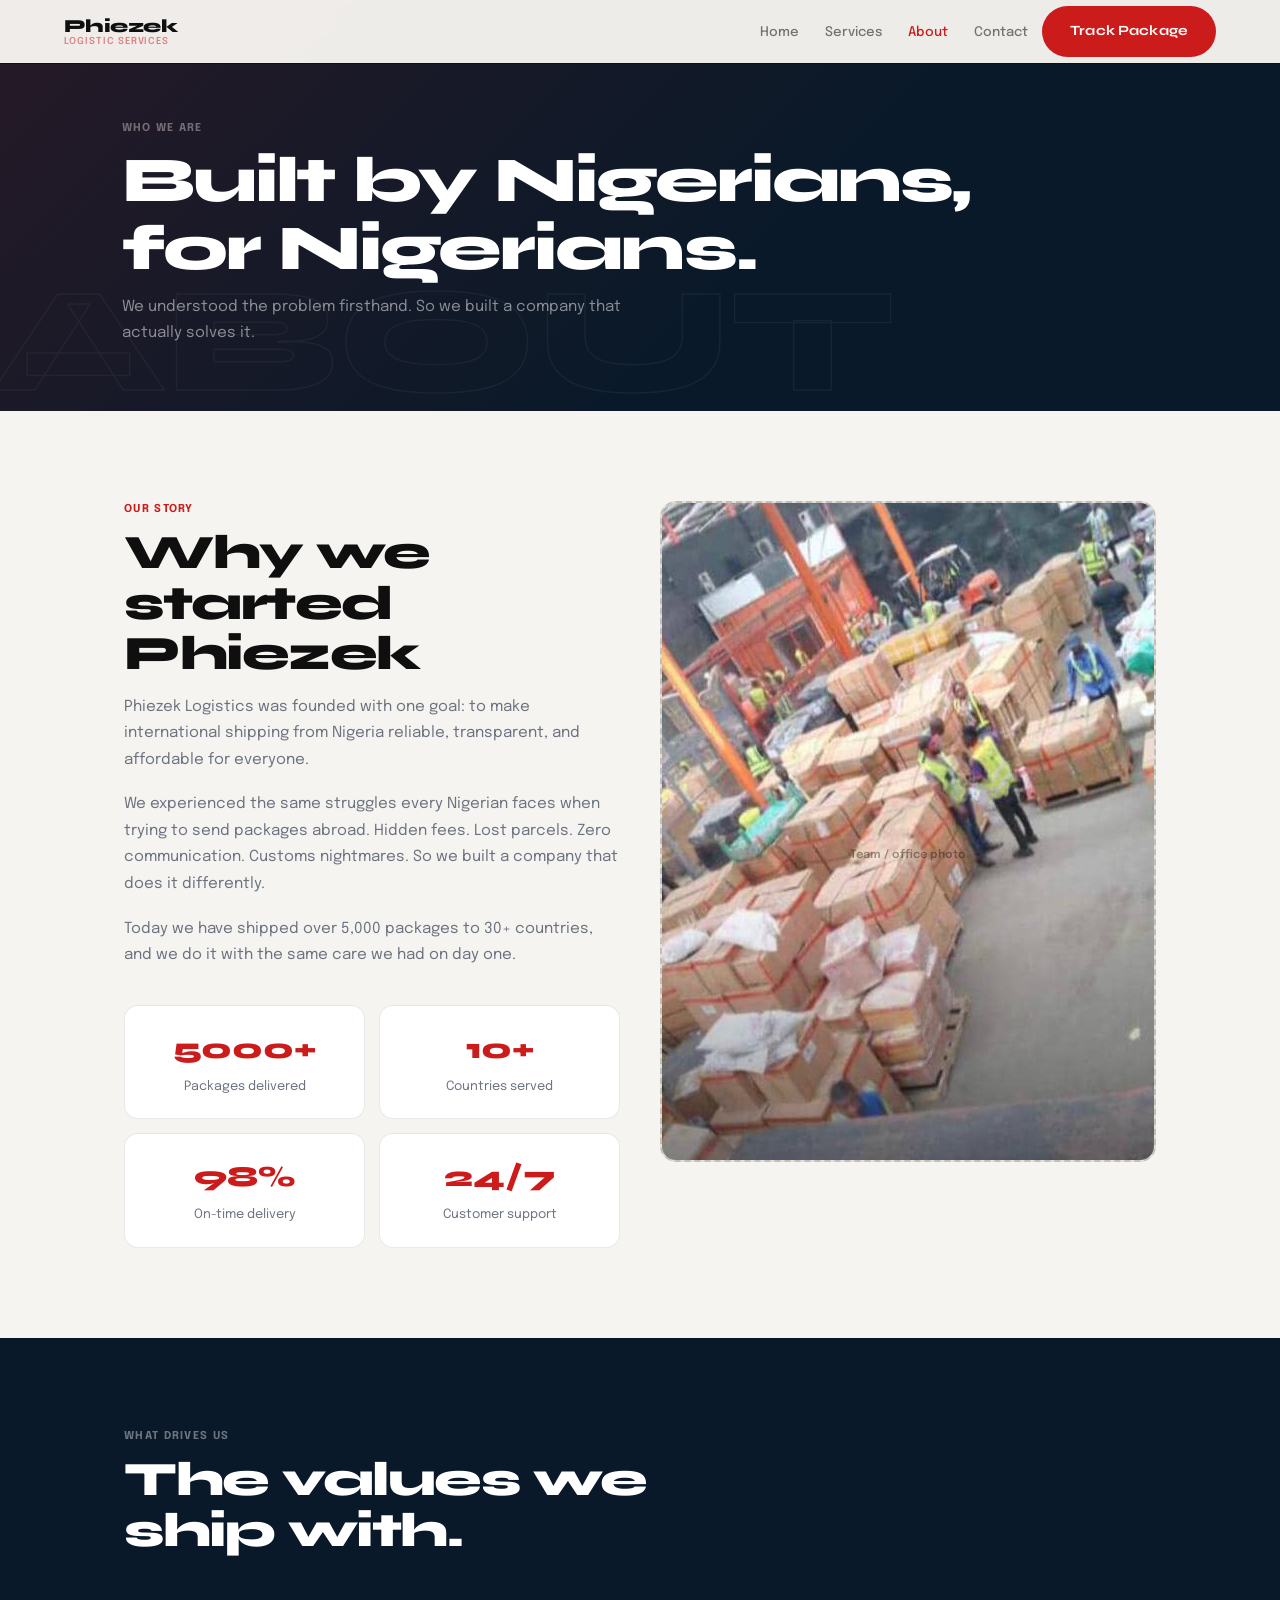
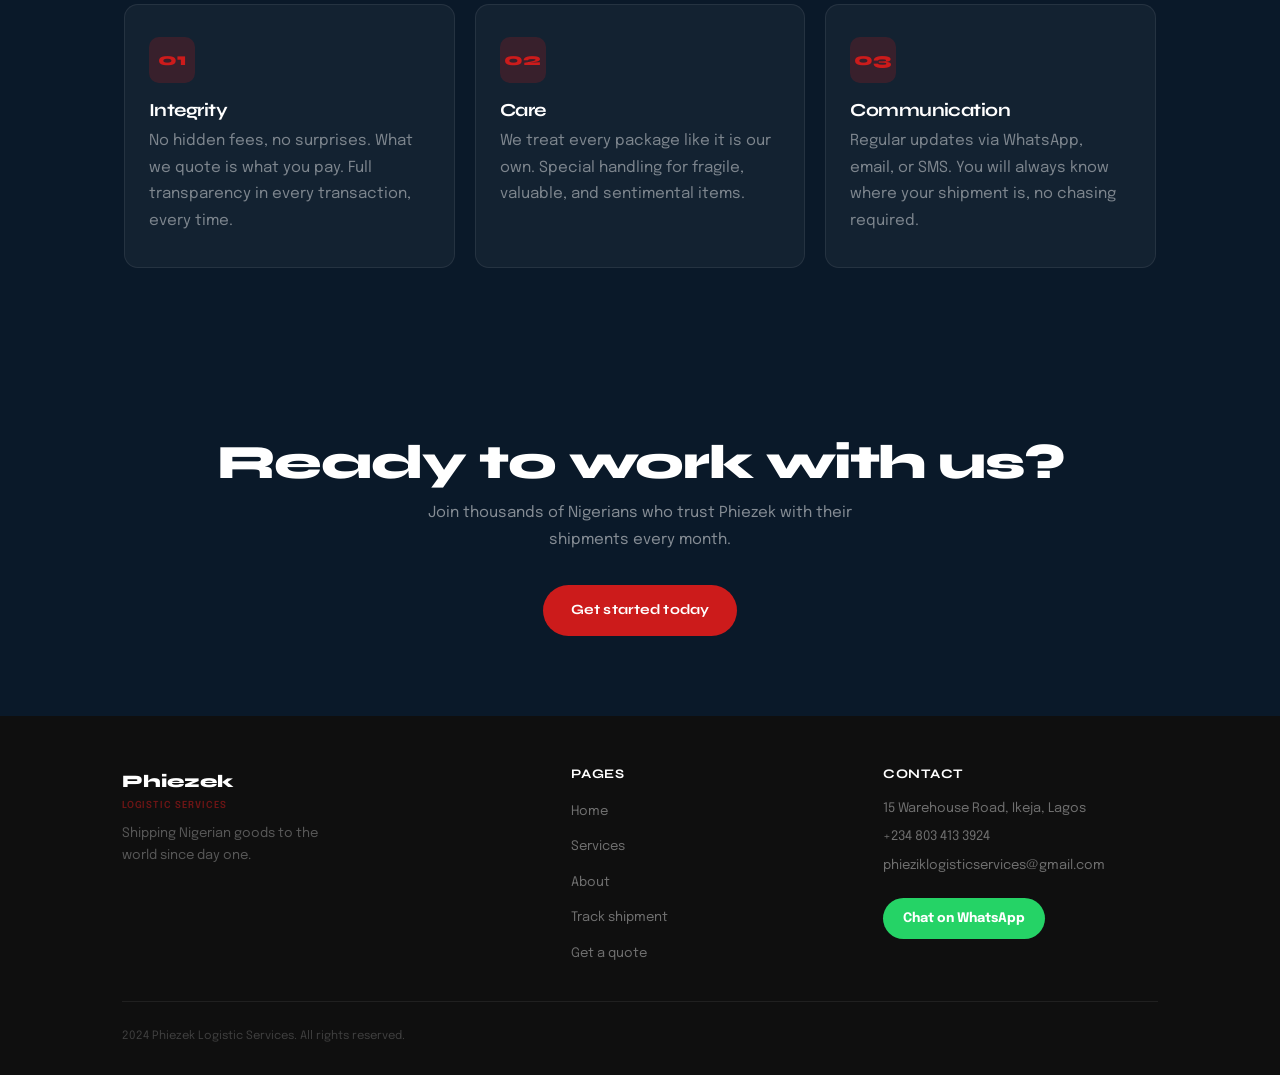
==== commit 4435be72: "updated stats" ====
--- a/about.html
+++ b/about.html
@@ -44,11 +44,11 @@
         <p style="margin-bottom:36px;">Today we have shipped over 5,000 packages to 30+ countries, and we do it with the same care we had on day one.</p>
         <div class="grid-2" style="gap:14px;">
           <div class="card" style="text-align:center;padding:20px;">
-            <div style="font-family:'Syne',sans-serif;font-size:1.8rem;font-weight:800;color:var(--red);margin-bottom:4px;">10,000+</div>
+            <div style="font-family:'Syne',sans-serif;font-size:1.8rem;font-weight:800;color:var(--red);margin-bottom:4px;">5000+</div>
             <p style="font-size:.8rem;margin:0;">Packages delivered</p>
           </div>
           <div class="card" style="text-align:center;padding:20px;">
-            <div style="font-family:'Syne',sans-serif;font-size:1.8rem;font-weight:800;color:var(--red);margin-bottom:4px;">30+</div>
+            <div style="font-family:'Syne',sans-serif;font-size:1.8rem;font-weight:800;color:var(--red);margin-bottom:4px;">10+</div>
             <p style="font-size:.8rem;margin:0;">Countries served</p>
           </div>
           <div class="card" style="text-align:center;padding:20px;">
